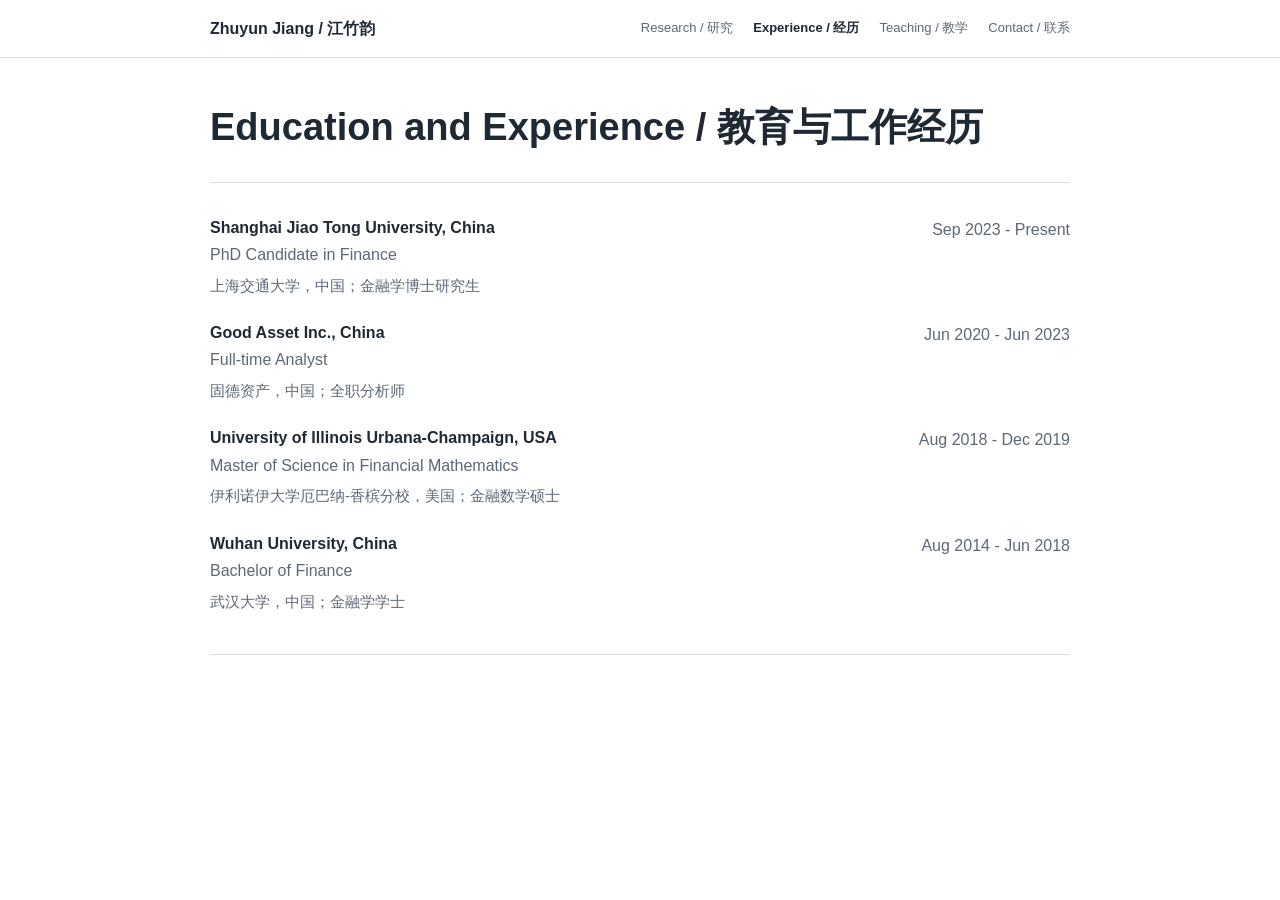
==== experience.html @ 391774e1 "Add files via upload" ====
<!DOCTYPE html>
<html lang="en">
<head>
  <meta charset="UTF-8">
  <meta name="viewport" content="width=device-width, initial-scale=1.0">
  <title>Experience | Zhuyun Jiang | 江竹韵</title>
  <link rel="stylesheet" href="styles.css">
</head>
<body>
  <header class="site-header">
    <a class="site-name" href="index.html">Zhuyun Jiang / 江竹韵</a>
    <nav aria-label="Primary navigation">
      <a href="research.html">Research / 研究</a>
      <a href="experience.html" aria-current="page">Experience / 经历</a>
      <a href="teaching.html">Teaching / 教学</a>
      <a href="contact.html">Contact / 联系</a>
    </nav>
  </header>

  <main>
    <section class="page-title">
      <h1>Education and Experience / 教育与工作经历</h1>
    </section>

    <section>
      <div class="row">
        <div>
          <h3>Shanghai Jiao Tong University, China</h3>
          <p>PhD Candidate in Finance</p>
          <p class="zh">上海交通大学，中国；金融学博士研究生</p>
        </div>
        <span>Sep 2023 - Present</span>
      </div>
      <div class="row">
        <div>
          <h3>Good Asset Inc., China</h3>
          <p>Full-time Analyst</p>
          <p class="zh">固德资产，中国；全职分析师</p>
        </div>
        <span>Jun 2020 - Jun 2023</span>
      </div>
      <div class="row">
        <div>
          <h3>University of Illinois Urbana-Champaign, USA</h3>
          <p>Master of Science in Financial Mathematics</p>
          <p class="zh">伊利诺伊大学厄巴纳-香槟分校，美国；金融数学硕士</p>
        </div>
        <span>Aug 2018 - Dec 2019</span>
      </div>
      <div class="row">
        <div>
          <h3>Wuhan University, China</h3>
          <p>Bachelor of Finance</p>
          <p class="zh">武汉大学，中国；金融学学士</p>
        </div>
        <span>Aug 2014 - Jun 2018</span>
      </div>
    </section>
  </main>
</body>
</html>
---- styles.css ----
:root {
  --text: #1f2933;
  --muted: #5d6875;
  --line: #d7dde3;
  --link: #0b5cad;
  --bg: #ffffff;
  --soft: #f7f8fa;
}

* {
  box-sizing: border-box;
}

html {
  scroll-behavior: smooth;
}

body {
  margin: 0;
  color: var(--text);
  background: var(--bg);
  font-family: -apple-system, BlinkMacSystemFont, "Segoe UI", "PingFang SC", "Microsoft YaHei", Arial, sans-serif;
  font-size: 16px;
  line-height: 1.6;
}

a {
  color: var(--link);
  text-decoration: none;
}

a:hover {
  text-decoration: underline;
}

.site-header {
  position: sticky;
  top: 0;
  display: flex;
  align-items: center;
  justify-content: space-between;
  gap: 24px;
  min-height: 58px;
  padding: 0 max(24px, calc((100vw - 860px) / 2));
  background: rgba(255, 255, 255, 0.96);
  border-bottom: 1px solid var(--line);
}

.site-name {
  color: var(--text);
  font-weight: 700;
}

nav {
  display: flex;
  gap: 20px;
  font-size: 13px;
}

nav a {
  color: var(--muted);
}

nav a[aria-current="page"] {
  color: var(--text);
  font-weight: 600;
}

main {
  width: min(860px, calc(100% - 48px));
  margin: 0 auto 72px;
}

.intro {
  padding: 56px 0 34px;
  border-bottom: 1px solid var(--line);
}

.page-title {
  padding: 48px 0 24px;
}

h1 {
  margin: 0 0 8px;
  font-size: 38px;
  line-height: 1.15;
}

.title {
  color: var(--text);
  font-weight: 600;
}

.intro p,
.page-title p {
  max-width: 720px;
  margin: 4px 0;
  color: var(--muted);
}

.zh {
  color: var(--muted);
  font-size: 0.95rem;
}

section {
  padding: 34px 0;
  border-bottom: 1px solid var(--line);
}

h2 {
  margin: 0 0 18px;
  font-size: 21px;
  line-height: 1.25;
}

h3 {
  margin: 0 0 3px;
  font-size: 16px;
  line-height: 1.4;
}

p {
  margin: 0 0 6px;
}

.section-note {
  margin-bottom: 20px;
  color: var(--muted);
}

.item {
  margin: 0 0 20px;
  padding: 0 0 18px;
  border-bottom: 1px solid #edf0f2;
}

.item:last-child {
  margin-bottom: 0;
  padding-bottom: 0;
  border-bottom: 0;
}

.item p,
.row p,
#contact p {
  color: var(--muted);
}

.row {
  display: grid;
  grid-template-columns: minmax(0, 1fr) auto;
  gap: 24px;
  margin-bottom: 18px;
}

.row:last-child {
  margin-bottom: 0;
}

.row span {
  color: var(--muted);
  white-space: nowrap;
}

@media (max-width: 640px) {
  .site-header {
    align-items: flex-start;
    flex-direction: column;
    gap: 8px;
    padding-top: 12px;
    padding-bottom: 12px;
  }

  nav {
    width: 100%;
    gap: 14px;
    overflow-x: auto;
  }

  main {
    width: min(100% - 32px, 860px);
  }

  .intro {
    padding-top: 36px;
  }

  h1 {
    font-size: 32px;
  }

  .row {
    grid-template-columns: 1fr;
    gap: 2px;
  }

  .row span {
    white-space: normal;
  }
}
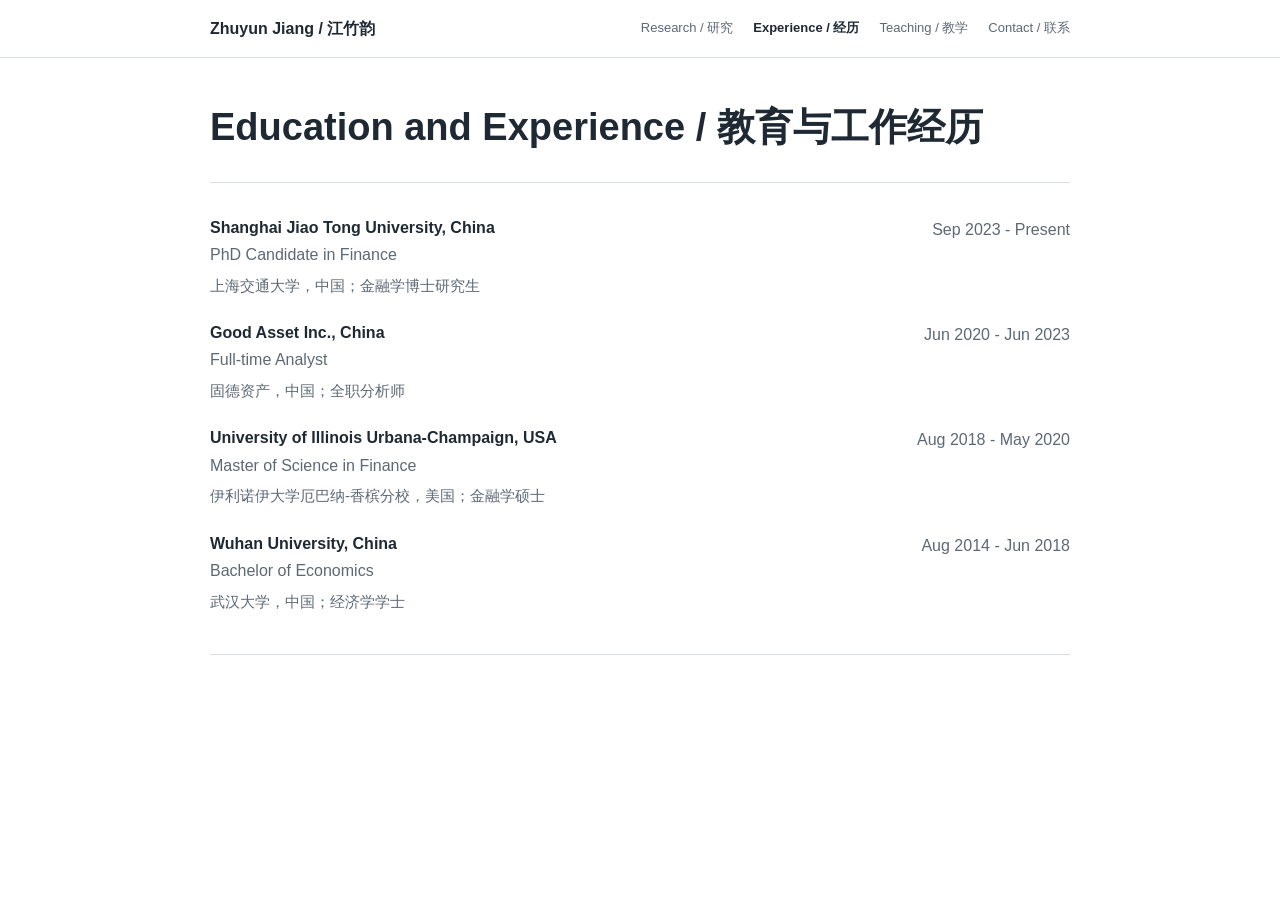
==== commit 2be6dac5: "Add files via upload" ====
--- a/experience.html
+++ b/experience.html
@@ -42,16 +42,16 @@
       <div class="row">
         <div>
           <h3>University of Illinois Urbana-Champaign, USA</h3>
-          <p>Master of Science in Financial Mathematics</p>
-          <p class="zh">伊利诺伊大学厄巴纳-香槟分校，美国；金融数学硕士</p>
+          <p>Master of Science in Finance</p>
+          <p class="zh">伊利诺伊大学厄巴纳-香槟分校，美国；金融学硕士</p>
         </div>
-        <span>Aug 2018 - Dec 2019</span>
+        <span>Aug 2018 - May 2020</span>
       </div>
       <div class="row">
         <div>
           <h3>Wuhan University, China</h3>
-          <p>Bachelor of Finance</p>
-          <p class="zh">武汉大学，中国；金融学学士</p>
+          <p>Bachelor of Economics</p>
+          <p class="zh">武汉大学，中国；经济学学士</p>
         </div>
         <span>Aug 2014 - Jun 2018</span>
       </div>
